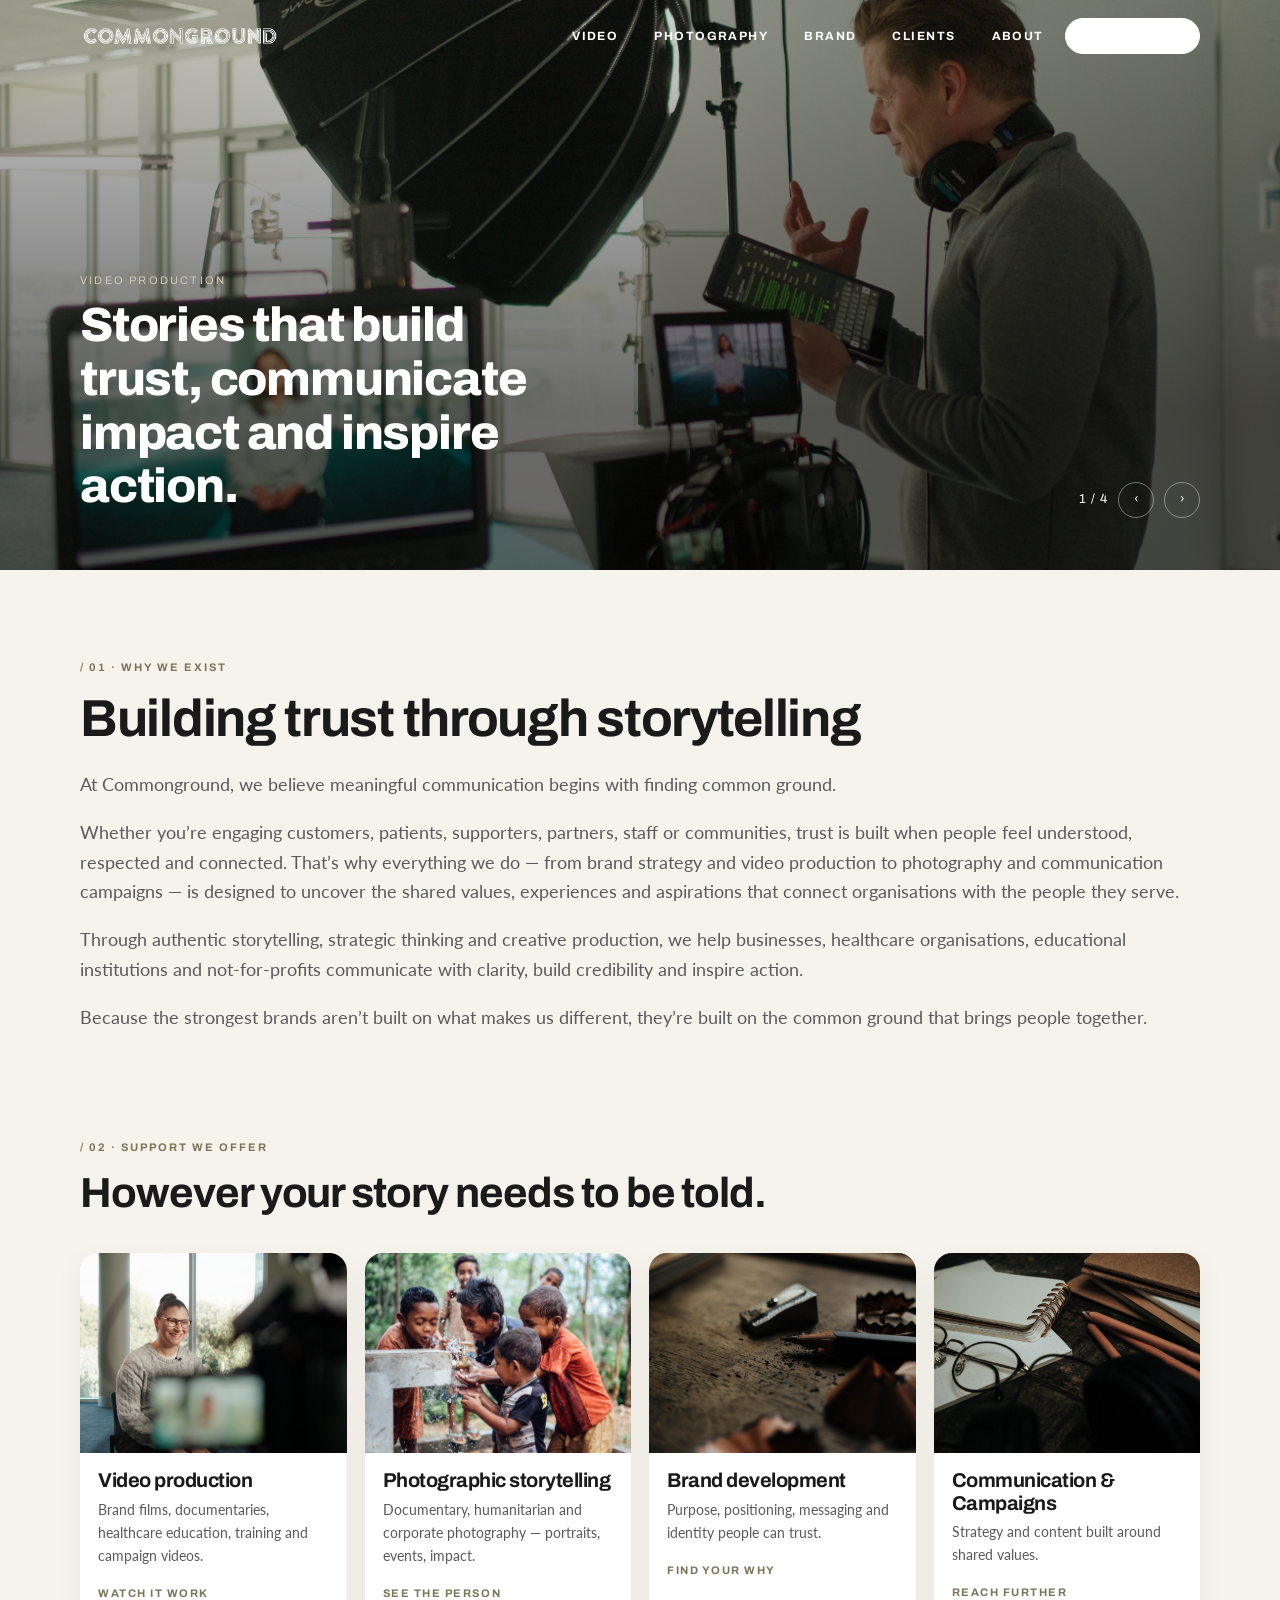
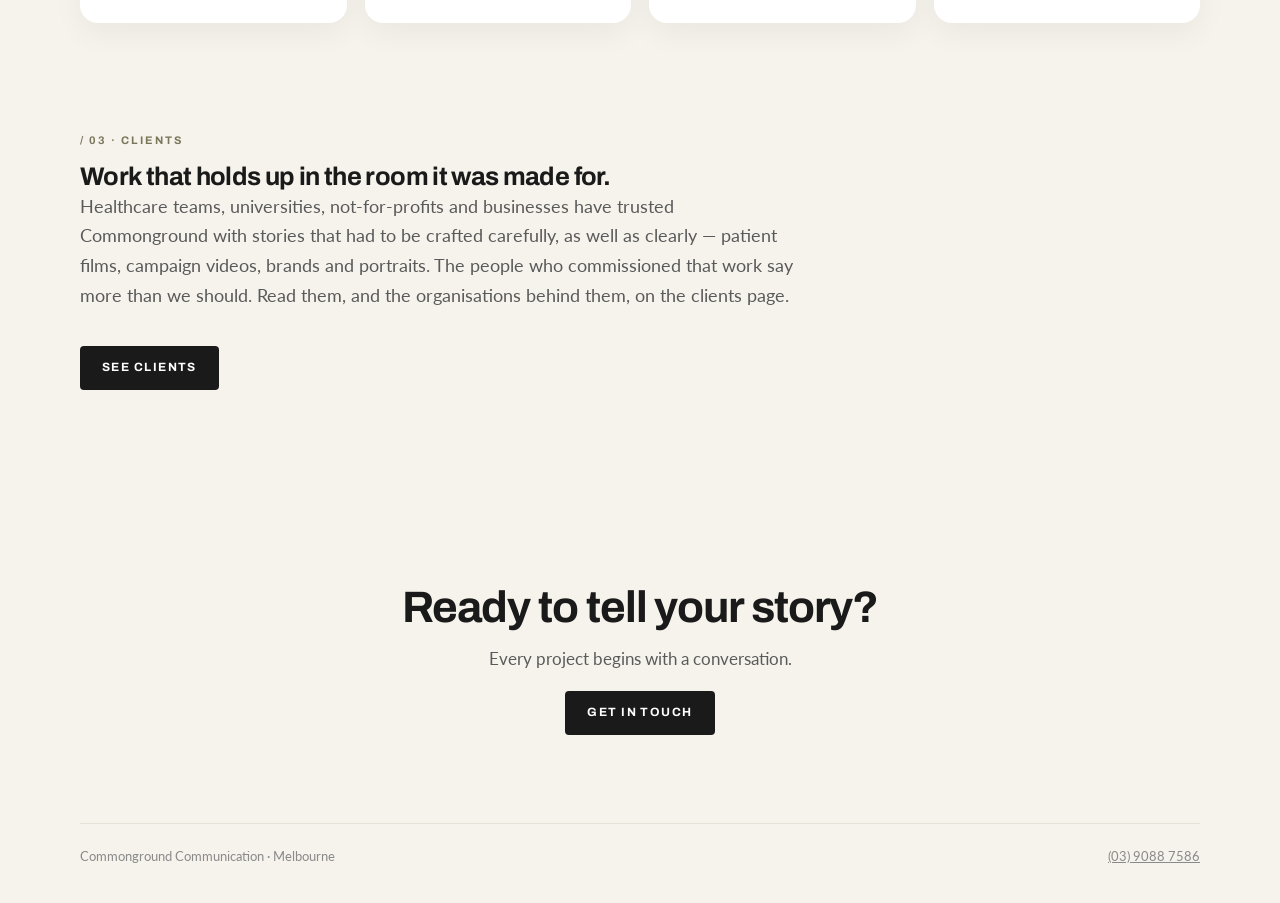
==== index.html @ 6b163bc3 "first upload" ====
<!DOCTYPE html>
<html lang="en-AU">
<head>
  <meta charset="utf-8">
  <meta name="viewport" content="width=device-width, initial-scale=1">
  
  
  <link rel="icon" href="images/mark.png">
  <link rel="preconnect" href="https://fonts.googleapis.com">
  <link href="https://fonts.googleapis.com/css2?family=Archivo:wght@400;700;800&family=Lato:wght@400;700&display=swap" rel="stylesheet">
  <link rel="stylesheet" href="styles.css">

<!-- SEO / SOCIAL METADATA: unique to this page. Deployment assumes www.commonground.cc
     and the supplied .html navigation. Update canonical, og:url and JSON-LD URLs together
     if hosting uses extensionless routes. Social image uses an existing site asset;
     keep its path and filename case exact. No special GEO/AI metatag is required. -->
<title>Creative Agency Melbourne | Video, Photography &amp; Brand | Commonground</title>
<meta name="description" content="Melbourne creative agency delivering video production, photography, brand strategy and communication campaigns for businesses and organisations across Australia."/>
<meta name="robots" content="index, follow, max-image-preview:large, max-snippet:-1, max-video-preview:-1"/>
<meta name="author" content="Commonground Communication"/>
<link rel="canonical" href="https://www.commonground.cc/"/>
<meta property="og:type" content="website"/>
<meta property="og:locale" content="en_AU"/>
<meta property="og:site_name" content="Commonground Communication"/>
<meta property="og:title" content="Creative Agency Melbourne | Video, Photography &amp; Brand | Commonground"/>
<meta property="og:description" content="Melbourne creative agency delivering video production, photography, brand strategy and communication campaigns for businesses and organisations across Australia."/>
<meta property="og:url" content="https://www.commonground.cc/"/>
<meta property="og:image" content="https://www.commonground.cc/images/home/BTS2.jpg"/>
<meta property="og:image:alt" content="Commonground video production"/>
<meta name="twitter:card" content="summary_large_image"/>
<meta name="twitter:title" content="Creative Agency Melbourne | Video, Photography &amp; Brand | Commonground"/>
<meta name="twitter:description" content="Melbourne creative agency delivering video production, photography, brand strategy and communication campaigns for businesses and organisations across Australia."/>
<meta name="twitter:image" content="https://www.commonground.cc/images/home/BTS2.jpg"/>
<meta name="twitter:image:alt" content="Commonground video production"/>
<!-- STRUCTURED DATA: grounded business and service facts; keep consistent across pages.
     No invented street address, opening hours, ratings, awards or video upload dates. -->
<script type="application/ld+json">
{
  "@context": "https://schema.org",
  "@graph": [
    {
      "@type": "Organisation",
      "@id": "https://www.commonground.cc/#organisation",
      "name": "Commonground Communication",
      "alternateName": "Commonground",
      "url": "https://www.commonground.cc/",
      "logo": {
        "@type": "ImageObject",
        "url": "https://www.commonground.cc/images/home/logo.png"
      },
      "description": "Melbourne creative agency delivering video production, photography, brand strategy and communication campaigns for businesses, healthcare, education and not-for-profit organisations.",
      "telephone": "+61-3-9088-7586",
      "address": {
        "@type": "PostalAddress",
        "addressLocality": "Melbourne",
        "addressRegion": "VIC",
        "addressCountry": "AU"
      },
      "areaServed": [
        {
          "@type": "City",
          "name": "Melbourne"
        },
        {
          "@type": "Country",
          "name": "Australia"
        }
      ],
      "knowsAbout": [
        "Video production",
        "Photography",
        "Brand strategy and design",
        "Communication and campaign strategy"
      ]
    },
    {
      "@type": "WebSite",
      "@id": "https://www.commonground.cc/#website",
      "url": "https://www.commonground.cc/",
      "name": "Commonground Communication",
      "alternateName": "Commonground",
      "publisher": {
        "@id": "https://www.commonground.cc/#organisation"
      },
      "inLanguage": "en-AU"
    },
    {
      "@type": "Service",
      "@id": "https://www.commonground.cc/#service-video",
      "name": "Video production",
      "serviceType": "Video production",
      "description": "Brand films, documentaries, healthcare education, training and campaign videos.",
      "provider": {
        "@id": "https://www.commonground.cc/#organisation"
      },
      "areaServed": {
        "@type": "Country",
        "name": "Australia"
      },
      "url": "https://www.commonground.cc/video.html"
    },
    {
      "@type": "Service",
      "@id": "https://www.commonground.cc/#service-photography",
      "name": "Photography",
      "serviceType": "Photography",
      "description": "Documentary, humanitarian, editorial, portrait and event photography.",
      "provider": {
        "@id": "https://www.commonground.cc/#organisation"
      },
      "areaServed": {
        "@type": "Country",
        "name": "Australia"
      },
      "url": "https://www.commonground.cc/photography.html"
    },
    {
      "@type": "Service",
      "@id": "https://www.commonground.cc/#service-brand",
      "name": "Brand strategy and design",
      "serviceType": "Brand strategy and design",
      "description": "Brand strategy, positioning, messaging, visual identity and creative direction.",
      "provider": {
        "@id": "https://www.commonground.cc/#organisation"
      },
      "areaServed": {
        "@type": "Country",
        "name": "Australia"
      },
      "url": "https://www.commonground.cc/brand.html"
    },
    {
      "@type": "Service",
      "@id": "https://www.commonground.cc/#service-communications",
      "name": "Communication and campaign strategy",
      "serviceType": "Communication and campaign strategy",
      "description": "Communication strategy, marketing campaigns and creative content for organisations.",
      "provider": {
        "@id": "https://www.commonground.cc/#organisation"
      },
      "areaServed": {
        "@type": "Country",
        "name": "Australia"
      },
      "url": "https://www.commonground.cc/"
    },
    {
      "@type": "WebPage",
      "@id": "https://www.commonground.cc/#webpage",
      "url": "https://www.commonground.cc/",
      "name": "Creative Agency Melbourne | Video, Photography & Brand | Commonground",
      "description": "Melbourne creative agency delivering video production, photography, brand strategy and communication campaigns for businesses and organisations across Australia.",
      "inLanguage": "en-AU",
      "isPartOf": {
        "@id": "https://www.commonground.cc/#website"
      },
      "publisher": {
        "@id": "https://www.commonground.cc/#organisation"
      },
      "about": {
        "@id": "https://www.commonground.cc/#organisation"
      },
      "primaryImageOfPage": {
        "@type": "ImageObject",
        "url": "https://www.commonground.cc/images/home/BTS2.jpg",
        "caption": "Behind the scenes of a Commonground video production"
      },
      "mainEntity": [
        {
          "@id": "https://www.commonground.cc/#service-video"
        },
        {
          "@id": "https://www.commonground.cc/#service-photography"
        },
        {
          "@id": "https://www.commonground.cc/#service-brand"
        },
        {
          "@id": "https://www.commonground.cc/#service-communications"
        }
      ]
    }
  ]
}
</script>
</head>
<body>
  <!-- EDITING GUIDE
       HOME: edit carousel slides, introduction, service cards, clients introduction and contact CTA. Copy a complete article.slide to add a carousel frame; change its background-image path, kicker and heading. Carousel timing is in script.js; height is in styles.css.
       Shared appearance: styles.css. Shared interactions and image lists: script.js.
  -->

  <!-- ===== HOME HEADER ===== -->
  <!-- SHARED HEADER: edit navigation text and href destinations here.
       Navigation is repeated across all seven HTML pages: apply shared changes to each.
       Logo: change images/logo.png and its alt text; favicon is images/mark.png in head.
       menu-btn and nav classes are used by the shared mobile menu script. -->
  <header class="site-head">
    <div class="wrap bar">
      <a class="logo" href="index.html"><img src="images/home/logo.png" alt="Commonground"></a>
      <button class="menu-btn" aria-label="Menu"><span></span></button>
      <nav class="nav">
        <a href="video.html">Video</a>
        <a href="photography.html">Photography</a>
        <a href="brand.html">Brand</a>
        <a href="clients.html">Clients</a>
        <a href="about.html">About</a>
        <a class="pill" href="contact.html">Get in Touch</a>
      </nav>
    </div>
  </header>

  <!-- ===== HOME CAROUSEL — 4 Format slides, 3s autoplay
       EXTEND: duplicate <article class="slide">, set background-image + copy.
       Height lives in styles.css (.carousel).
  ===== -->
  <section class="carousel" aria-label="Featured work">
    <article class="slide is-on" style="background-image:url('images/home/BTS1.jpg')">
      <div class="slide-copy wrap">
        <div class="slide-kicker">Video production</div>
        <h2>Stories that build trust, communicate impact and inspire action.</h2>
      </div>
    </article>
    <article class="slide" style="background-image:url('images/home/desktop-notes.jpg')">
      <div class="slide-copy wrap">
        <div class="slide-kicker">Brand strategy &amp; development</div>
        <h2>Helping organisations discover, define and communicate what matters most.</h2>
      </div>
    </article>
    <article class="slide" style="background-image:url('images/home/timor-leste-water.jpg')">
      <div class="slide-copy wrap">
        <div class="slide-kicker">Photography</div>
        <h2>Capturing the human stories behind organisations creating positive change.</h2>
      </div>
    </article>
    <article class="slide" style="background-image:url('images/home/desktop-pens.jpg')">
      <div class="slide-copy wrap">
        <div class="slide-kicker">Communication &amp; marketing strategy</div>
        <h2>Creating meaningful connections between organisations and the people they serve.</h2>
      </div>
    </article>
    <div class="car-nav">
      <span id="slide-count">1 / 4</span>
      <button type="button" id="prev-slide" aria-label="Previous">‹</button>
      <button type="button" id="next-slide" aria-label="Next">›</button>
    </div>
  </section>

  <!-- ===== 01 INTRO — full width
       EXTEND: edit paragraphs in place. No extra markup needed.
  ===== -->
  <section class="section intro">
    <div class="wrap">
      <p class="mark">/ 01 · Why we exist</p>
      <h1>Building trust through storytelling</h1>
      <div class="copy">
        <p>At Commonground, we believe meaningful communication begins with finding common ground.</p>
        <p>Whether you’re engaging customers, patients, supporters, partners, staff or communities, trust is built when people feel understood, respected and connected. That’s why everything we do — from brand strategy and video production to photography and communication campaigns — is designed to uncover the shared values, experiences and aspirations that connect organisations with the people they serve.</p>
        <p>Through authentic storytelling, strategic thinking and creative production, we help businesses, healthcare organisations, educational institutions and not-for-profits communicate with clarity, build credibility and inspire action.</p>
        <p>Because the strongest brands aren’t built on what makes us different, they’re built on the common ground that brings people together.</p>
      </div>
    </div>
  </section>

  <!-- ===== 02 SERVICE CARDS
       EXTEND: copy an <a class="card">, point href at a page, swap still + lines.
  ===== -->
  <section class="section" style="padding-top:0">
    <div class="wrap">
      <p class="mark">/ 02 · Support we offer</p>
      <h2 style="font-size:clamp(28px,4vw,42px)">However your story needs to be told.</h2>
      <div class="cards">
        <a class="card" href="video.html">
          <div class="card-pic"><img src="images/home/BTS2.jpg" alt="Video production"></div>
          <div class="card-body">
            <h3>Video production</h3>
            <p>Brand films, documentaries, healthcare education, training and campaign videos.</p>
            <span class="go">Watch it work</span>
          </div>
        </a>
        <a class="card" href="photography.html">
          <div class="card-pic"><img src="images/home/timor-leste-water.jpg" alt="photography & storytelling"></div>
          <div class="card-body">
            <h3>Photographic storytelling</h3>
            <p>Documentary, humanitarian and corporate photography — portraits, events, impact.</p>
            <span class="go">See the person</span>
          </div>
        </a>
        <a class="card" href="brand.html">
          <div class="card-pic"><img src="images/home/desktop-pens.jpg" alt="brand development"></div>
          <div class="card-body">
            <h3>Brand development</h3>
            <p>Purpose, positioning, messaging and identity people can trust.</p>
            <span class="go">Find your why</span>
          </div>
        </a>
        <a class="card" href="about.html">
          <div class="card-pic"><img src="images/home/desktop-notes.jpg" alt="communication campaigns"></div>
          <div class="card-body">
            <h3>Communication &amp; Campaigns</h3>
            <p>Strategy and content built around shared values.</p>
            <span class="go">Reach further</span>
          </div>
        </a>
      </div>
    </div>
  </section>

  <!-- ===== CLIENTS TEASE
       Testimonials live on clients.html — this is only the door.
  ===== -->
  <section class="section" style="padding-top:20px">
    <div class="wrap">
      <p class="mark">/ 03 · Clients</p>
      <h2>Work that holds up in the room it was made for.</h2>
      <p class="prose">Healthcare teams, universities, not-for-profits and businesses have trusted Commonground with stories that had to be crafted carefully, as well as clearly — patient films, campaign videos, brands and portraits. The people who commissioned that work say more than we should. Read them, and the organisations behind them, on the clients page.</p>
      <p><a class="btn" href="clients.html">See clients</a></p>
    </div>
  </section>

  <!-- ===== CTA ===== -->
  <section class="section cta">
    <div class="wrap">
      <h2>Ready to tell your story?</h2>
      <p style="color:var(--slate);max-width:42ch;margin:0 auto">Every project begins with a conversation.</p>
      <a class="btn" href="contact.html">Get in Touch</a>
    </div>
  </section>

  <!-- FOOTER: update business name, location and phone. Keep tel: href in international format.
       Repeat shared footer changes across the other HTML pages. -->
  <footer class="site-foot wrap">
    <span>Commonground Communication · Melbourne</span>
    <a href="tel:+61390887586">(03) 9088 7586</a>
  </footer>
  <!-- Load shared interactions last. Keep this script link and the styles.css link in head. -->
  <script src="script.js"></script>
</body>
</html>
---- styles.css ----
/* =========================================================
   COMMONGROUND SITE
   Tokens, reset, shared chrome, then page sections.
   ========================================================= */

/* --- tokens --- */
:root {
  --ink: #1a1a1a;
  --slate: #5a5a5a;
  --mute: #8a8a8a;
  --line: #e6e2d8;
  --paper: #f6f3ec;
  --white: #ffffff;
  --olive: #7a765a;
  --olive-d: #5f5b43;
  --film: #111;
  --display: "Archivo", "Helvetica Neue", Arial, sans-serif;
  --body: "Lato", Arial, sans-serif;
}

/* --- reset --- */
* { box-sizing: border-box; }
html { scroll-behavior: smooth; }
body {
  margin: 0;
  font: 400 17px/1.65 var(--body);
  color: var(--ink);
  background: var(--paper);
  -webkit-font-smoothing: antialiased;
}
img { max-width: 100%; display: block; }
a { color: inherit; }
h1,h2,h3 { font-family: var(--display); margin: 0; letter-spacing: -0.025em; line-height: 1.12; }
p { margin: 0 0 1em; }
button, input, textarea, select { font: inherit; }

.wrap { width: min(1120px, calc(100% - 40px)); margin: 0 auto; }
.mark {
  font-family: var(--display); font-size: 11px; font-weight: 700;
  letter-spacing: .18em; text-transform: uppercase; color: var(--olive); margin: 0 0 14px;
}

/* =========================================================
   HEADER / NAV
   Home uses .site-head over the carousel (white type).
   Inner pages use .page-head (ink type on cream).
   Pill matches link height.
   ========================================================= */
.site-head, .page-head { z-index: 30; }
.site-head { position: absolute; inset: 0 0 auto; padding: 18px 0; }
.page-head { position: relative; background: var(--white); padding: 14px 0; border-bottom: 1px solid var(--line); }
.bar { display: flex; align-items: center; justify-content: space-between; gap: 20px; }
.logo img { height: 22px; width: auto; }
.site-head .logo img { filter: invert(1); }
.nav { display: flex; align-items: center; gap: 6px; font-family: var(--display); font-size: 12px; font-weight: 700; letter-spacing: .12em; text-transform: uppercase; }
.nav a {
  text-decoration: none;
  height: 36px;
  padding: 0 14px;
  display: inline-flex;
  align-items: center;
  border-radius: 999px;
  border: 1px solid transparent;
  line-height: 1;
}
.site-head .nav a { color: #fff; }
.page-head .nav a { color: var(--ink); }
.page-head .nav a.is-on { color: var(--olive); }
.nav .pill {
  background: #fff; color: var(--ink); border-color: #fff;
}
.page-head .nav .pill { background: var(--ink); color: #fff; border-color: var(--ink); }
.menu-btn { display: none; background: 0; border: 0; width: 40px; height: 36px; cursor: pointer; color: inherit; }
.site-head .menu-btn { color: #fff; }
.page-head .menu-btn { color: var(--ink); }
.menu-btn span { display: block; height: 1.5px; background: currentColor; position: relative; }
.menu-btn span:before, .menu-btn span:after { content: ""; position: absolute; left: 0; right: 0; height: 1.5px; background: currentColor; }
.menu-btn span:before { top: -7px; }
.menu-btn span:after { top: 7px; }

/* =========================================================
   HOME — HEADER CAROUSEL
   Crossfade + slow Ken Burns + slight slide.
   Height is 75% of the original (was min(86vh, 760px)).
   EXTEND: duplicate an <article class="slide"> in index.html,
   set background-image, kicker and h2. Buttons already count slides.
   ========================================================= */
.carousel { position: relative; height: min(64.5vh, 570px); background: var(--film); overflow: hidden; }
.slide {
  position: absolute; inset: 0; opacity: 0;
  background: #111 center/cover no-repeat;
  transform: scale(1.08) translateX(4%);
  transition: opacity 1.1s ease, transform 3.2s ease-out;
}
.slide.is-on { opacity: 1; transform: scale(1) translateX(0); z-index: 1; }
.slide.is-leaving { opacity: 0; transform: scale(1.04) translateX(-3%); z-index: 2; }
.slide::after {
  content: ""; position: absolute; inset: 0;
  background: linear-gradient(180deg, rgba(0,0,0,.18), rgba(0,0,0,.58) 72%);
}
.slide-copy { position: absolute; left: 0; right: 0; bottom: 0; z-index: 3; padding: 0 0 56px; color: #fff; }
.slide-kicker { font-family: var(--display); font-size: 11px; letter-spacing: .2em; text-transform: uppercase; color: #cecaaf; margin-bottom: 10px; }
.slide h2 { font-size: clamp(28px, 4vw, 48px); font-weight: 800; max-width: 16ch; }
.car-nav {
  position: absolute; right: max(20px, calc((100% - 1120px) / 2));
  bottom: 52px; z-index: 4; display: flex; align-items: center; gap: 10px; color: #fff;
  font-family: var(--display); font-size: 13px; letter-spacing: .08em;
}
.car-nav button {
  width: 36px; height: 36px; border: 1px solid rgba(255,255,255,.4);
  background: transparent; color: #fff; cursor: pointer; border-radius: 999px;
}
.car-nav button:hover { background: #fff; color: #111; }

/* =========================================================
   HOME — SECTIONS
   01 intro · 02 service cards · 03 clients tease · CTA
   EXTEND 02 cards: copy an <a class="card"> in index.html.
   ========================================================= */
.section { padding: 88px 0; }
.intro h1 { font-size: clamp(32px, 5vw, 52px); margin-bottom: 22px; max-width: none; }
.intro .copy { max-width: none; color: var(--slate); font-size: 18px; }

.cards { display: grid; grid-template-columns: repeat(4, 1fr); gap: 18px; margin-top: 36px; }
.card {
  background: var(--white); border-radius: 18px; overflow: hidden;
  box-shadow: 0 10px 30px rgba(26,26,26,.05);
  display: flex; flex-direction: column; min-height: 100%;
  text-decoration: none; color: inherit;
}
.card-pic { position: relative; aspect-ratio: 4 / 3; overflow: hidden; background: #ddd; }
.card-pic img { width: 100%; height: 100%; object-fit: cover; }
.card-body { padding: 16px 18px 18px; }
.card h3 { font-size: 20px; margin-bottom: 6px; }
.card p { color: var(--slate); font-size: 14px; margin: 0 0 10px; }
.card .go { font-family: var(--display); font-size: 11px; font-weight: 700; letter-spacing: .14em; text-transform: uppercase; color: var(--olive); }

.quote-nav { display: flex; align-items: center; gap: 8px; margin-top: 18px; font-family: var(--display); font-size: 12px; }
.quote-nav button {
  width: 36px; height: 36px; border: 1px solid var(--line); background: #fff; border-radius: 999px; cursor: pointer;
}

.btn {
  display: inline-flex; align-items: center; justify-content: center;
  margin-top: 18px; padding: 0 22px; height: 44px;
  font-family: var(--display); font-size: 12px; font-weight: 700;
  letter-spacing: .12em; text-transform: uppercase; text-decoration: none;
  background: var(--ink); color: #fff; border: 0; border-radius: 4px; cursor: pointer;
}
.btn:hover { background: var(--olive-d); }

.cta { text-align: center; }
.cta h2 { font-size: clamp(28px, 4vw, 44px); margin-bottom: 12px; }

.site-foot {
  border-top: 1px solid var(--line); padding: 22px 0 36px;
  display: flex; justify-content: space-between; gap: 12px; flex-wrap: wrap;
  font-size: 13px; color: var(--mute);
}

/* =========================================================
   INNER PAGE HERO
   ========================================================= */
.page-hero { height: 280px; background: #111 center/cover no-repeat; position: relative; display: flex; align-items: flex-end; }
.page-hero::after { content: ""; position: absolute; inset: 0; background: linear-gradient(transparent, rgba(0,0,0,.55)); }
.page-hero .wrap { position: relative; z-index: 1; color: #fff; padding-bottom: 28px; }
.page-hero h1 { font-size: clamp(32px, 5vw, 52px); }
.split { display: grid; grid-template-columns: 1fr 1fr; gap: 48px; align-items: start; }
.prose { max-width: 72ch; color: var(--slate); font-size: 18px; }
.prose h2 { color: var(--ink); font-size: 28px; margin: 28px 0 10px; }

/* =========================================================
   VIDEO PAGE — featured + Clique-style work strip
   ========================================================= */
/* EXTEND video: copy a .work-tile button. Set data-id (Vimeo id),
   data-title and data-desc. Thumbnail is the button's background-image. */
.featured { margin-bottom: 12px; }
#featured-title { font-size: clamp(24px, 3vw, 34px); margin: 0 0 14px; }
.embed { position: relative; padding-top: 56.25%; background: #111; border-radius: 14px; overflow: hidden; }
.embed iframe { position: absolute; inset: 0; width: 100%; height: 100%; border: 0; }
.featured-note { font-size: 15px; color: var(--slate); margin: 16px 0 0; max-width: 70ch; line-height: 1.55; min-height: 3em; }

.film-band { background: var(--film); color: #fff; padding: 56px 0 72px; }
.film-band h2 { color: #fff; }
.work-strip {
  display: flex; gap: 8px; overflow-x: auto; scroll-snap-type: x mandatory;
  padding: 8px 0 4px;
}
.work-tile {
  flex: 0 0 92px; height: 280px; border-radius: 14px; overflow: hidden;
  position: relative; cursor: pointer; scroll-snap-align: start;
  transition: flex-basis .45s ease;
  background: #222 center/cover no-repeat;
}
.work-tile:hover { flex-basis: 150px; }
.work-tile.is-on, .work-tile.is-on:hover { flex-basis: min(52vw, 560px); }
.work-tile span {
  position: absolute; left: 12px; right: 12px; bottom: 12px;
  font-family: var(--display); font-size: 12px; letter-spacing: .06em;
  text-transform: uppercase; color: #fff;
  text-shadow: 0 1px 8px rgba(0,0,0,.5);
}
.work-desc { font-size: 13px; color: rgba(255,255,255,.72); margin-top: 16px; max-width: 70ch; }

/* Photography: image ratios and row spans calculated in script.js. */
.cards-2 { display: grid; grid-template-columns: 1fr 1fr; gap: 18px; }
.photography-page h1 { font-size: clamp(32px, 5vw, 52px); margin-bottom: 22px; }
.photography-intro { max-width: 72ch; font-size: 18px; color: var(--slate); margin-bottom: 32px; }
.gallery-tabs { display: flex; flex-wrap: wrap; gap: 10px; padding-bottom: 22px; border-bottom: 1px solid var(--line); }
.gallery-tabs button { background: transparent; color: var(--slate); border: 1px solid var(--line); border-radius: 999px; padding: 11px 18px; cursor: pointer; font-size: 14px; }
.gallery-tabs button[aria-pressed="true"] { background: var(--olive); color: #fff; border-color: var(--olive); }
.gallery-stage { margin-top: 28px; min-height: 120px; }
.gallery-grid { display: grid; grid-auto-rows: 8px; gap: 16px; align-items: start; }
.gallery-photo { display: block; border: 0; padding: 0; border-radius: 12px; background: var(--line); overflow: hidden; cursor: zoom-in; min-width: 0; }
.gallery-photo img { display: block; width: 100%; height: 100%; object-fit: contain; transition: filter .2s ease; }
.gallery-photo:hover img { filter: brightness(.92); }
.gallery-photo:focus-visible { outline: 3px solid var(--olive); outline-offset: 4px; }
.gallery-status { margin: 20px 0 0; color: var(--slate); font-size: 13px; }
.photography-cta { border-top: 1px solid var(--line); }
.photo-lightbox { border: 0; padding: 24px; max-width: none; max-height: none; width: 100%; height: 100dvh; margin: 0; position: fixed; inset: 0; background: rgba(17,17,17,.98); color: #fff; z-index: 1000; }
.photo-lightbox::backdrop { background: rgba(0,0,0,.85); }
.lightbox-shell { max-width: 1500px; height: 100%; margin: auto; display: flex; flex-direction: column; gap: 18px; }
.lightbox-header, .lightbox-controls { display: flex; align-items: center; justify-content: space-between; gap: 12px; flex-shrink: 0; }
.lightbox-header h2 { font-size: 18px; }
.photo-lightbox button { border: 1px solid #777; background: transparent; color: #fff; border-radius: 999px; padding: 10px 18px; min-height: 44px; cursor: pointer; font-size: 14px; }
.photo-lightbox button:hover { background: #333; }
.photo-lightbox button:focus-visible { outline: 3px solid #cecaaf; outline-offset: 3px; }
.lightbox-frame { flex: 1; min-height: 0; display: flex; align-items: center; justify-content: center; }
.lightbox-frame img { width: 100%; height: 100%; object-fit: contain; }
.lightbox-controls { font-size: 13px; }
@media(max-width: 550px) { .photo-lightbox { padding: 16px; } .photo-lightbox button { padding: 10px 12px; } .gallery-tabs { gap: 8px; } .gallery-tabs button { padding: 10px 13px; } }
@media(prefers-reduced-motion: reduce) { .gallery-photo img { transition: none; } }

/* Brand: equal featured cards, expandable selected work, modal case studies. */
.brand-page h1 { font-size: clamp(32px,5vw,52px); margin-bottom: 22px; }
.brand-intro { max-width: 72ch; color: var(--slate); font-size: 18px; margin-bottom: 36px; }
.brand-section-title { font-size: 30px; margin-bottom: 24px; }
.brand-featured-grid { display: grid; grid-template-columns: repeat(3,minmax(0,1fr)); gap: 22px; }
.brand-project { background: #fff; border-radius: 14px; overflow: hidden; display: flex; flex-direction: column; }
.brand-project > img { width: 100%; aspect-ratio: 4/3; object-fit: cover; }
.brand-project-body { padding: 22px; display: flex; flex-direction: column; flex: 1; }
.brand-project h3 { font-size: 23px; margin-bottom: 14px; }
.brand-project p { color: var(--slate); font-size: 15px; }
.brand-explore { margin-top: auto; align-self: flex-start; border: 0; border-bottom: 1px solid var(--olive); background: transparent; color: var(--olive-d); padding: 12px 0; cursor: pointer; font-size: 14px; }
.brand-section { padding-top: 42px; margin-top: 56px; border-top: 1px solid var(--line); }
.brand-section > h2 { font-size: 30px; margin-bottom: 18px; }
.brand-selected-grid { display: grid; grid-template-columns: repeat(3,minmax(0,1fr)); gap: 24px; }
.brand-small-project img { width: 100%; aspect-ratio: 4/3; object-fit: cover; border-radius: 10px; margin-bottom: 16px; }
.brand-small-project h3 { font-size: 19px; margin-bottom: 10px; }
.brand-small-project p { font-size: 14px; color: var(--slate); }
.brand-more { display: block; margin: 28px auto 0; padding: 11px 22px; border: 1px solid var(--line); border-radius: 999px; background: transparent; color: var(--olive-d); cursor: pointer; }
.brand-more[hidden], .brand-small-project[hidden] { display: none; }
.brand-steps { display: grid; grid-template-columns: repeat(3,minmax(0,1fr)); gap: 28px; }
.brand-steps h3 { font-size: 23px; margin-bottom: 12px; }
.brand-steps p { font-size: 15px; color: var(--slate); }
.brand-cta { border-top: 1px solid var(--line); }
.brand-case-dialog { position: fixed; inset: 0; margin: 0; width: 100%; height: 100dvh; max-width: none; max-height: none; border: 0; padding: 32px 20px; background: var(--paper); color: var(--ink); overflow-y: auto; z-index: 1000; }
.brand-case-dialog::backdrop { background: rgba(0,0,0,.8); }
.brand-case-shell { max-width: 1000px; margin: 0 auto; }
.brand-case-header, .brand-case-nav { display: flex; align-items: center; justify-content: space-between; gap: 16px; flex-wrap: wrap; }
.brand-case-header { margin-bottom: 36px; }
.brand-case-header .mark { margin: 0; }
.brand-case-dialog button { background: #fff; border: 1px solid var(--line); border-radius: 999px; padding: 11px 18px; color: var(--ink); cursor: pointer; font-size: 14px; }
#brand-case-title { font-size: clamp(30px,5vw,48px); margin-bottom: 20px; }
.brand-case-summary { max-width: 70ch; font-size: 18px; color: var(--slate); }
.brand-case-image { width: 100%; max-height: 65vh; object-fit: contain; margin: 28px 0; border-radius: 12px; }
.brand-case-scope h3 { font-size: 24px; margin-bottom: 12px; }
.brand-case-scope p { color: var(--slate); }
.brand-case-nav { padding-top: 24px; margin-top: 36px; border-top: 1px solid var(--line); font-size: 14px; }
@media(max-width:900px) { .brand-featured-grid, .brand-steps { grid-template-columns: 1fr; } .brand-selected-grid { grid-template-columns: repeat(2,minmax(0,1fr)); } }
@media(max-width:550px) { .brand-selected-grid { grid-template-columns: 1fr; } .brand-case-nav { gap: 10px; } .brand-case-dialog button { font-size: 12px; padding: 11px 14px; } }

/* =========================================================
   CLIENTS — featured quotes, then 4-up slider, then logo wall
   EXTEND featured: copy a .qcard in the wide pair, add <img class="q-mark">.
   EXTEND slider: copy a .qcard inside #t-row.
   EXTEND logos: add { name, src } to logos[] in script.js
   (PNG in images/logos/).
   ========================================================= */
.quote-grid { display: grid; grid-template-columns: 1fr 1fr; gap: 16px; }
.qcard {
  background: #fff; border-radius: 18px; padding: 22px 20px;
  box-shadow: 0 10px 30px rgba(26,26,26,.05);
}
.qcard .q-mark {
  width: 56px; height: 56px; border-radius: 10px; object-fit: cover;
  margin-bottom: 14px; background: #ece8df;
}
.qcard p { margin: 0 0 16px; }
.qcard cite { font-style: normal; color: var(--olive); font-family: var(--display); font-size: 12px; letter-spacing: .04em; }
.t-slider { position: relative; }
.t-row { display: grid; grid-template-columns: repeat(4, 1fr); gap: 16px; }
.t-row .qcard { min-height: 220px; }
.logo-wall {
  display: grid;
  grid-template-columns: repeat(auto-fill, minmax(140px, 1fr));
  gap: 10px;
}
.logo-cell {
  background: #fff; border-radius: 12px; min-height: 88px;
  display: flex; align-items: center; justify-content: center;
  padding: 16px 12px; text-align: center;
  filter: grayscale(1); opacity: .78;
  transition: filter .25s, opacity .25s, transform .25s;
}
.logo-cell:hover { filter: none; opacity: 1; transform: translateY(-2px); }
.logo-cell span { font-family: var(--display); font-size: 12px; font-weight: 700; letter-spacing: .06em; text-transform: uppercase; }
.logo-cell img { max-height: 42px; width: auto; }

/* =========================================================
   ABOUT — team
   EXTEND: copy an <article class="member">, drop a square photo in images/team/.
   ========================================================= */
.team { display: grid; grid-template-columns: repeat(2, 1fr); gap: 28px; }
.member { display: grid; grid-template-columns: 160px 1fr; gap: 18px; align-items: start; }
.member img { width: 160px; height: 160px; object-fit: cover; border-radius: 18px; }
.member h3 { margin-bottom: 4px; }
.member .role { color: var(--olive); font-family: var(--display); font-size: 12px; letter-spacing: .1em; text-transform: uppercase; margin-bottom: 8px; }
.member p { font-size: 15px; color: var(--slate); margin: 0; }

/* =========================================================
   CONTACT FORM
   ========================================================= */
form { display: grid; gap: 10px; }
.form-row { display: grid; grid-template-columns: 1fr 1fr; gap: 12px; }
label { font-family: var(--display); font-size: 11px; font-weight: 700; letter-spacing: .12em; text-transform: uppercase; }
input, textarea, select { border: 1px solid var(--line); background: #fff; padding: 12px; border-radius: 6px; width: 100%; }
textarea { min-height: 140px; resize: vertical; }

@media (max-width: 900px) {
  .nav {
    display: none; position: absolute; top: 62px; left: 0; right: 0;
    background: var(--white); flex-direction: column; align-items: stretch;
    padding: 12px 20px 18px; border-bottom: 1px solid var(--line);
  }
  .nav a { color: var(--ink) !important; }
  .nav.is-open { display: flex; }
  .menu-btn { display: block; }
  .cards, .cards-2, .split, .quote-grid, .t-row, .team, .form-row, .member { grid-template-columns: 1fr; }
  .carousel { height: 58.5vh; }
  .section { padding: 56px 0; }
  .work-tile { height: 220px; }
}
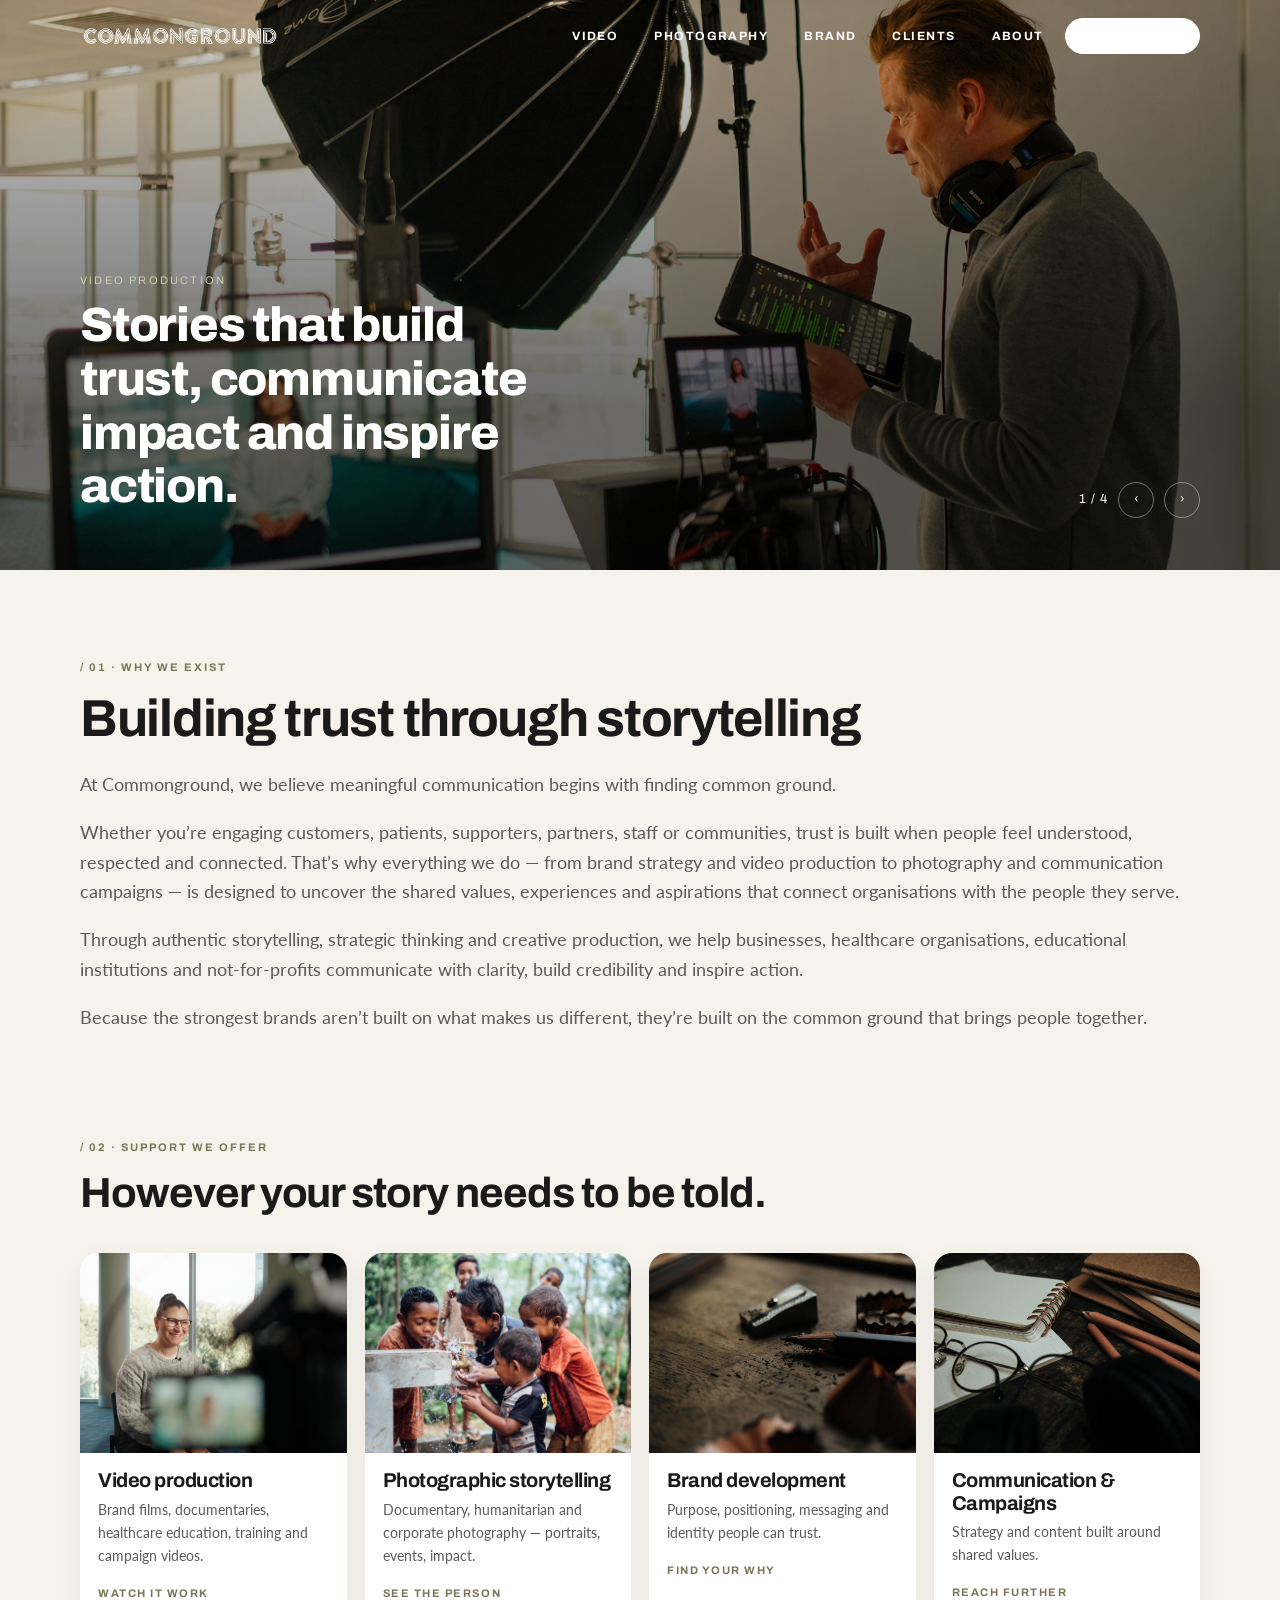
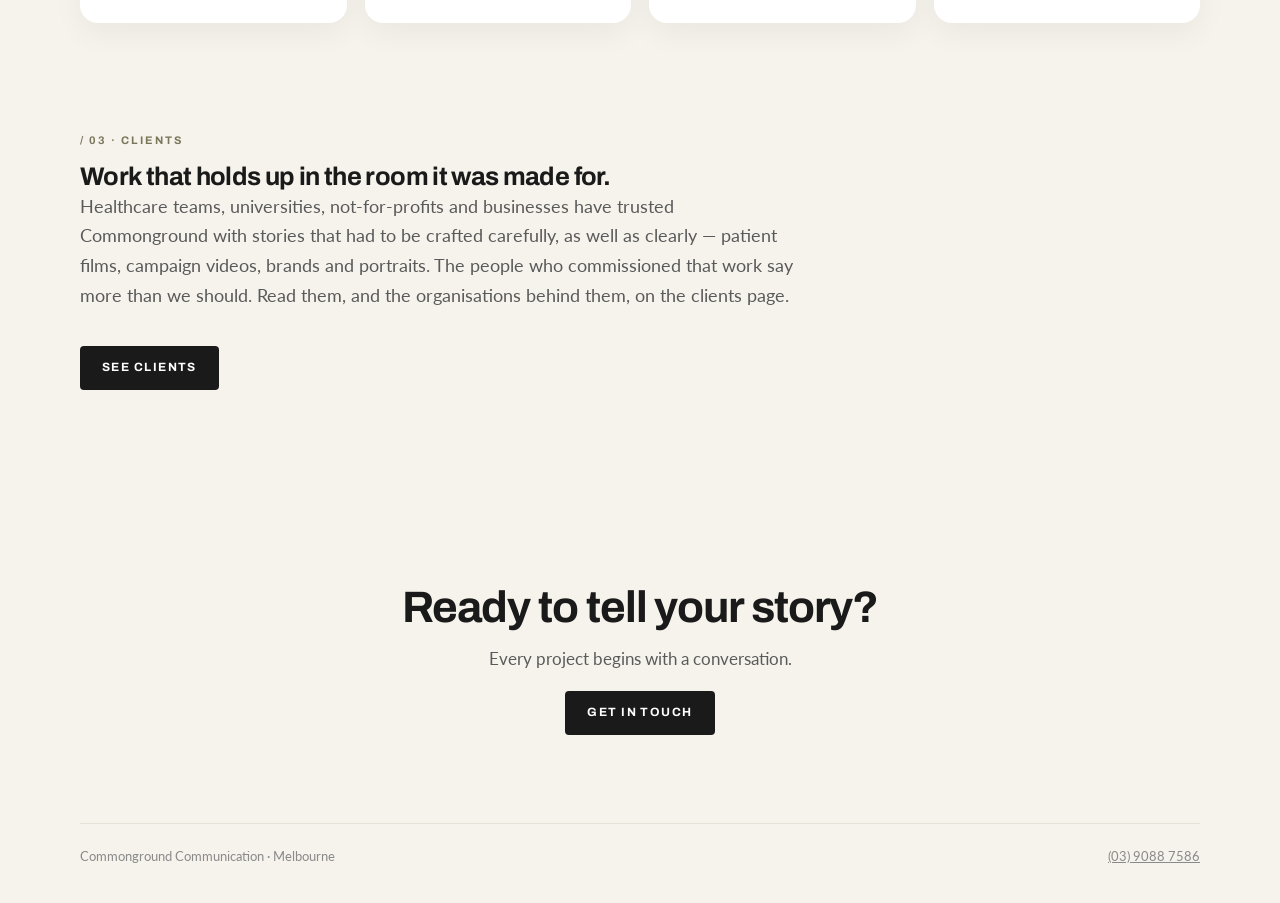
==== commit c53f2c07: "GA script" ====
--- a/index.html
+++ b/index.html
@@ -183,6 +183,16 @@
   ]
 }
 </script>
+	
+	<!-- Google tag (gtag.js) -->
+<script async src="https://www.googletagmanager.com/gtag/js?id=G-12V5LHD8Q3"></script>
+<script>
+  window.dataLayer = window.dataLayer || [];
+  function gtag(){dataLayer.push(arguments);}
+  gtag('js', new Date());
+  gtag('config', 'G-12V5LHD8Q3');
+</script>
+	
 </head>
 <body>
   <!-- EDITING GUIDE
